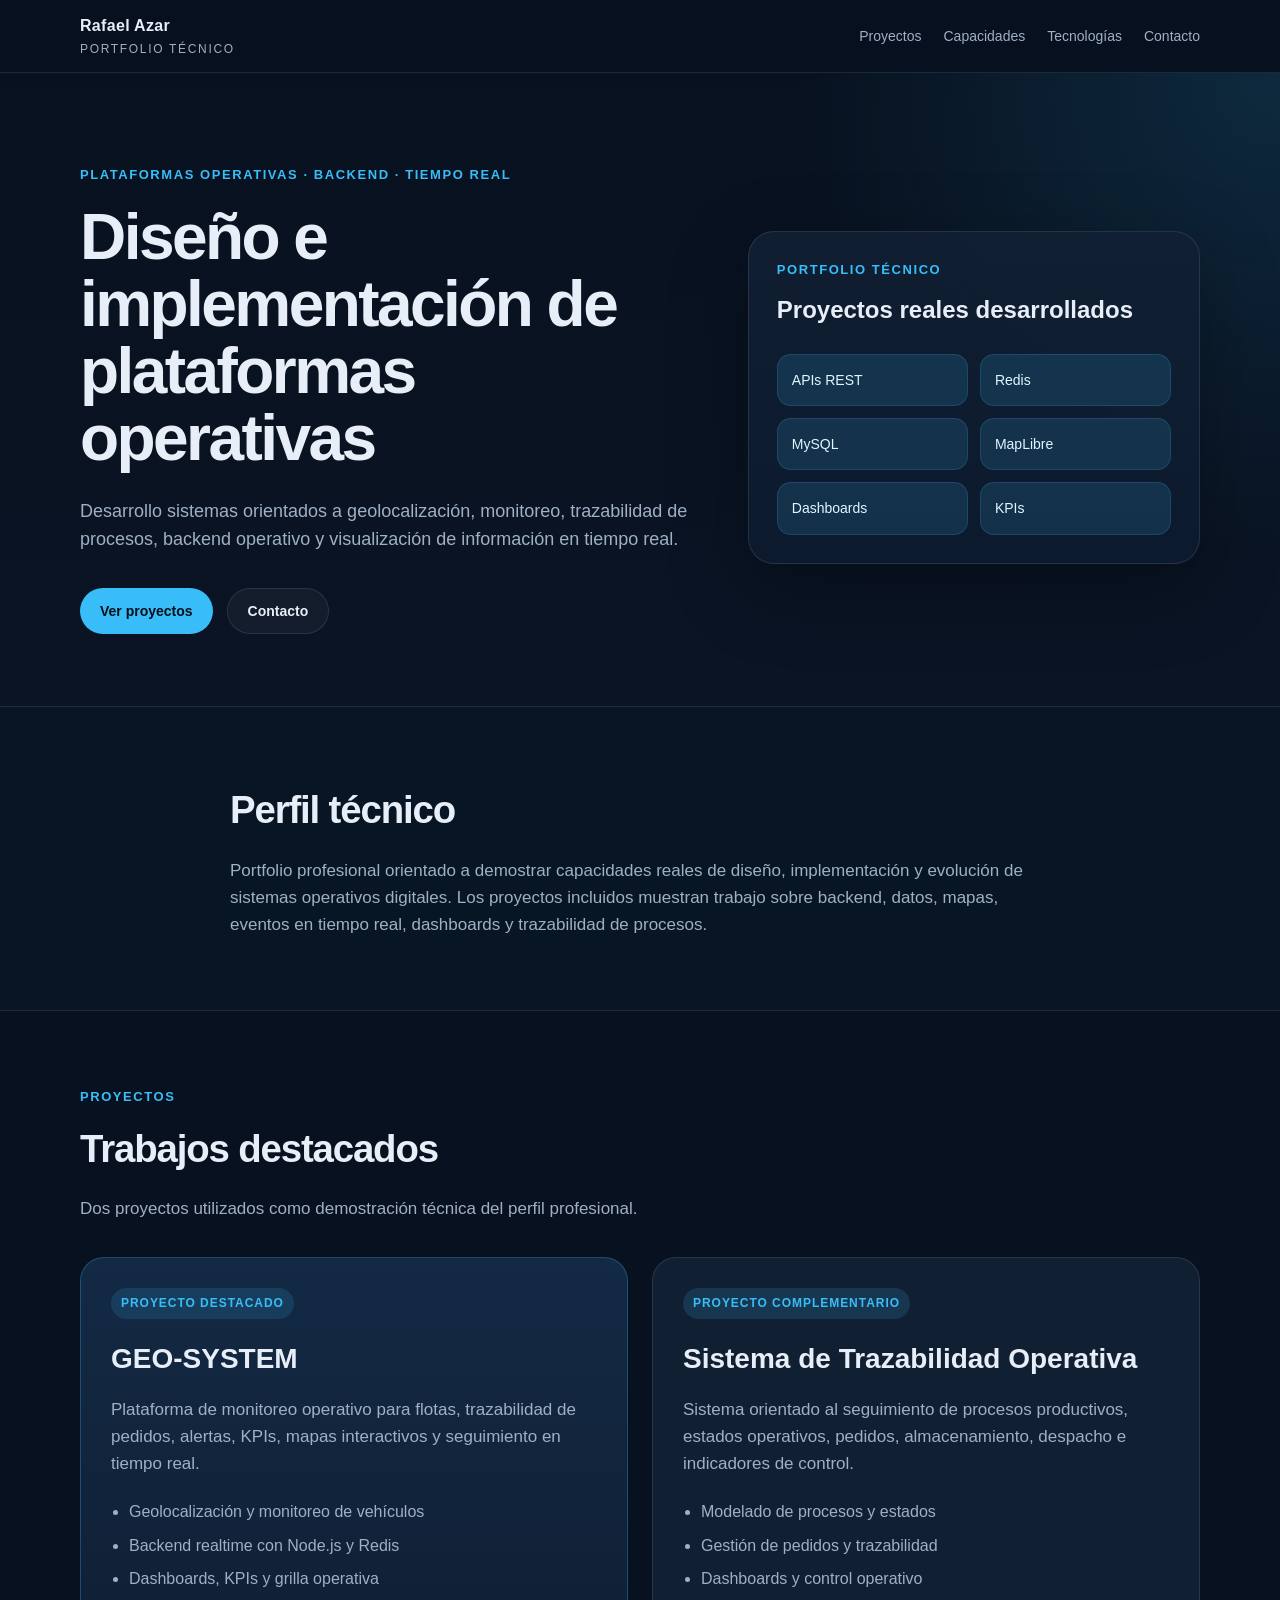
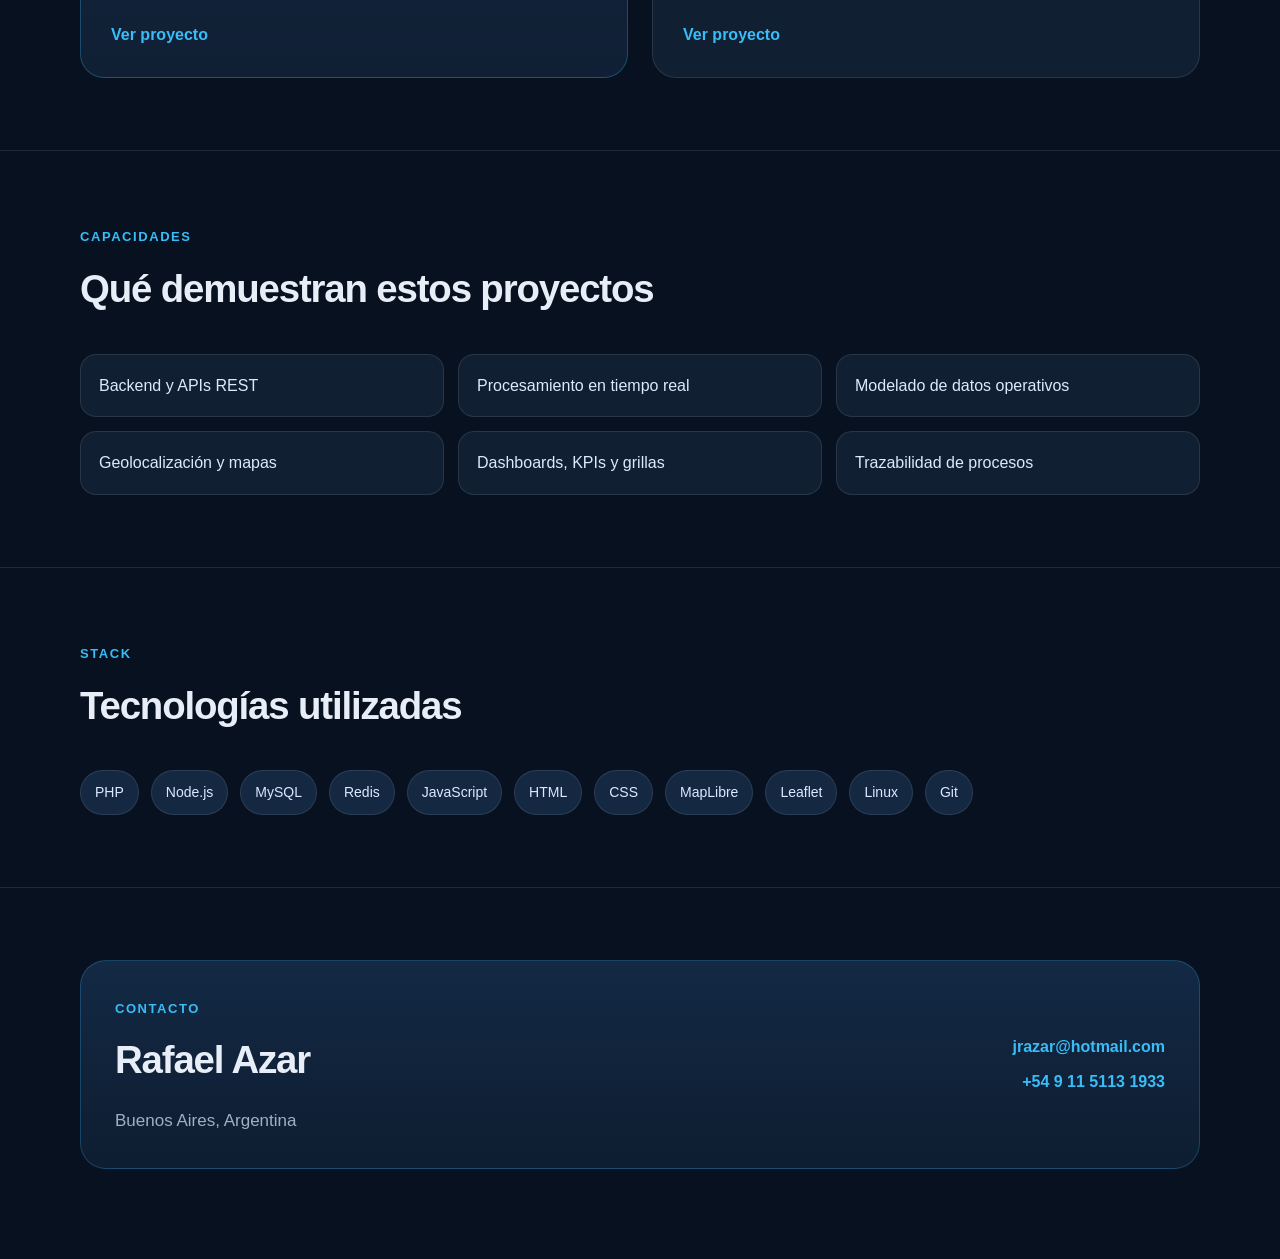
==== index.html @ 227b9384 "Crear portfolio tecnico inicial" ====
<!DOCTYPE html>
<html lang="es">
<head>
  <meta charset="UTF-8" />
  <meta name="viewport" content="width=device-width, initial-scale=1.0" />

  <title>Rafael Azar | Portfolio Técnico</title>

  <link rel="stylesheet" href="assets/css/portfolio.css" />
</head>
<body>

  <header class="site-header">
    <div class="container header-inner">
      <div class="brand">
        <strong>Rafael Azar</strong>
        <span>Portfolio Técnico</span>
      </div>

      <nav class="main-nav">
        <a href="#proyectos">Proyectos</a>
        <a href="#capacidades">Capacidades</a>
        <a href="#tecnologias">Tecnologías</a>
        <a href="#contacto">Contacto</a>
      </nav>
    </div>
  </header>

  <main>

    <section class="hero">
      <div class="container hero-inner">
        <div class="hero-content">
          <span class="eyebrow">Plataformas Operativas · Backend · Tiempo Real</span>

          <h1>Diseño e implementación de plataformas operativas</h1>

          <p>
            Desarrollo sistemas orientados a geolocalización, monitoreo,
            trazabilidad de procesos, backend operativo y visualización de
            información en tiempo real.
          </p>

          <div class="hero-actions">
            <a href="#proyectos" class="btn btn-primary">Ver proyectos</a>
            <a href="#contacto" class="btn btn-secondary">Contacto</a>
          </div>
        </div>

        <div class="hero-panel">
          <div class="panel-label">Portfolio técnico</div>
          <div class="panel-title">Proyectos reales desarrollados</div>
          <div class="panel-grid">
            <span>APIs REST</span>
            <span>Redis</span>
            <span>MySQL</span>
            <span>MapLibre</span>
            <span>Dashboards</span>
            <span>KPIs</span>
          </div>
        </div>
      </div>
    </section>

    <section class="section intro-section">
      <div class="container narrow">
        <h2>Perfil técnico</h2>
        <p>
          Portfolio profesional orientado a demostrar capacidades reales de
          diseño, implementación y evolución de sistemas operativos digitales.
          Los proyectos incluidos muestran trabajo sobre backend, datos,
          mapas, eventos en tiempo real, dashboards y trazabilidad de procesos.
        </p>
      </div>
    </section>

    <section class="section" id="proyectos">
      <div class="container">
        <div class="section-heading">
          <span>Proyectos</span>
          <h2>Trabajos destacados</h2>
          <p>
            Dos proyectos utilizados como demostración técnica del perfil
            profesional.
          </p>
        </div>

        <div class="project-grid">

          <article class="project-card featured">
            <div class="project-tag">Proyecto destacado</div>
            <h3>GEO-SYSTEM</h3>
            <p>
              Plataforma de monitoreo operativo para flotas, trazabilidad de
              pedidos, alertas, KPIs, mapas interactivos y seguimiento en
              tiempo real.
            </p>

            <ul>
              <li>Geolocalización y monitoreo de vehículos</li>
              <li>Backend realtime con Node.js y Redis</li>
              <li>Dashboards, KPIs y grilla operativa</li>
            </ul>

            <a href="proyectos/geo-system/" class="project-link">Ver proyecto</a>
          </article>

          <article class="project-card">
            <div class="project-tag">Proyecto complementario</div>
            <h3>Sistema de Trazabilidad Operativa</h3>
            <p>
              Sistema orientado al seguimiento de procesos productivos,
              estados operativos, pedidos, almacenamiento, despacho e
              indicadores de control.
            </p>

            <ul>
              <li>Modelado de procesos y estados</li>
              <li>Gestión de pedidos y trazabilidad</li>
              <li>Dashboards y control operativo</li>
            </ul>

            <a href="proyectos/trazabilidad-operativa/" class="project-link">Ver proyecto</a>
          </article>

        </div>
      </div>
    </section>

    <section class="section" id="capacidades">
      <div class="container">
        <div class="section-heading">
          <span>Capacidades</span>
          <h2>Qué demuestran estos proyectos</h2>
        </div>

        <div class="capabilities-grid">
          <div>Backend y APIs REST</div>
          <div>Procesamiento en tiempo real</div>
          <div>Modelado de datos operativos</div>
          <div>Geolocalización y mapas</div>
          <div>Dashboards, KPIs y grillas</div>
          <div>Trazabilidad de procesos</div>
        </div>
      </div>
    </section>

    <section class="section" id="tecnologias">
      <div class="container">
        <div class="section-heading">
          <span>Stack</span>
          <h2>Tecnologías utilizadas</h2>
        </div>

        <div class="tech-list">
          <span>PHP</span>
          <span>Node.js</span>
          <span>MySQL</span>
          <span>Redis</span>
          <span>JavaScript</span>
          <span>HTML</span>
          <span>CSS</span>
          <span>MapLibre</span>
          <span>Leaflet</span>
          <span>Linux</span>
          <span>Git</span>
        </div>
      </div>
    </section>

    <section class="section contact-section" id="contacto">
      <div class="container contact-box">
        <div>
          <span>Contacto</span>
          <h2>Rafael Azar</h2>
          <p>Buenos Aires, Argentina</p>
        </div>

        <div class="contact-links">
          <a href="mailto:jrazar@hotmail.com">jrazar@hotmail.com</a>
          <a href="tel:+5491151131933">+54 9 11 5113 1933</a>
        </div>
      </div>
    </section>

  </main>

</body>
</html>
---- assets/css/portfolio.css ----
* {
  box-sizing: border-box;
  margin: 0;
  padding: 0;
}

:root {
  --bg: #07111f;
  --bg-soft: #0d1b2e;
  --card: #111f33;
  --card-soft: #142842;
  --text: #e8eef7;
  --muted: #9fb0c4;
  --line: rgba(255, 255, 255, 0.1);
  --accent: #38bdf8;
  --accent-soft: rgba(56, 189, 248, 0.14);
}

body {
  font-family: Arial, Helvetica, sans-serif;
  background: var(--bg);
  color: var(--text);
  line-height: 1.6;
}

a {
  color: inherit;
  text-decoration: none;
}

.container {
  width: min(1120px, calc(100% - 40px));
  margin: 0 auto;
}

.narrow {
  max-width: 820px;
}

/* HEADER */

.site-header {
  position: sticky;
  top: 0;
  z-index: 10;
  background: rgba(7, 17, 31, 0.88);
  border-bottom: 1px solid var(--line);
  backdrop-filter: blur(14px);
}

.header-inner {
  min-height: 72px;
  display: flex;
  align-items: center;
  justify-content: space-between;
  gap: 24px;
}

.brand {
  display: flex;
  flex-direction: column;
  gap: 2px;
}

.brand strong {
  font-size: 16px;
  letter-spacing: 0.02em;
}

.brand span {
  font-size: 12px;
  color: var(--muted);
  text-transform: uppercase;
  letter-spacing: 0.14em;
}

.main-nav {
  display: flex;
  align-items: center;
  gap: 22px;
  font-size: 14px;
  color: var(--muted);
}

.main-nav a:hover {
  color: var(--text);
}

/* HERO */

.hero {
  padding: 88px 0 72px;
  background:
    radial-gradient(circle at top right, rgba(56, 189, 248, 0.14), transparent 34%),
    linear-gradient(180deg, #07111f 0%, #0a1424 100%);
}

.hero-inner {
  display: grid;
  grid-template-columns: 1.15fr 0.85fr;
  gap: 56px;
  align-items: center;
}

.eyebrow {
  display: inline-block;
  margin-bottom: 18px;
  color: var(--accent);
  font-size: 13px;
  font-weight: 700;
  letter-spacing: 0.12em;
  text-transform: uppercase;
}

.hero h1 {
  max-width: 720px;
  font-size: clamp(38px, 5vw, 64px);
  line-height: 1.05;
  letter-spacing: -0.04em;
  margin-bottom: 24px;
}

.hero p {
  max-width: 660px;
  color: var(--muted);
  font-size: 18px;
}

.hero-actions {
  display: flex;
  gap: 14px;
  margin-top: 34px;
}

.btn {
  display: inline-flex;
  align-items: center;
  justify-content: center;
  min-height: 46px;
  padding: 0 20px;
  border-radius: 999px;
  font-size: 14px;
  font-weight: 700;
}

.btn-primary {
  background: var(--accent);
  color: #03101c;
}

.btn-secondary {
  border: 1px solid var(--line);
  color: var(--text);
  background: rgba(255, 255, 255, 0.04);
}

.hero-panel {
  border: 1px solid var(--line);
  background: linear-gradient(180deg, rgba(17, 31, 51, 0.96), rgba(13, 27, 46, 0.96));
  border-radius: 26px;
  padding: 28px;
  box-shadow: 0 24px 80px rgba(0, 0, 0, 0.28);
}

.panel-label {
  color: var(--accent);
  font-size: 13px;
  font-weight: 700;
  text-transform: uppercase;
  letter-spacing: 0.12em;
  margin-bottom: 10px;
}

.panel-title {
  font-size: 24px;
  font-weight: 800;
  margin-bottom: 24px;
}

.panel-grid {
  display: grid;
  grid-template-columns: repeat(2, 1fr);
  gap: 12px;
}

.panel-grid span {
  padding: 14px;
  border-radius: 14px;
  background: var(--accent-soft);
  border: 1px solid rgba(56, 189, 248, 0.18);
  color: #dff6ff;
  font-size: 14px;
}

/* SECTIONS */

.section {
  padding: 72px 0;
  border-top: 1px solid var(--line);
}

.intro-section {
  background: #081525;
}

.section h2 {
  font-size: clamp(28px, 3vw, 40px);
  letter-spacing: -0.03em;
  margin-bottom: 16px;
}

.section p {
  color: var(--muted);
  font-size: 17px;
}

.section-heading {
  max-width: 760px;
  margin-bottom: 34px;
}

.section-heading span,
.contact-box span {
  display: inline-block;
  color: var(--accent);
  font-size: 13px;
  font-weight: 700;
  letter-spacing: 0.12em;
  text-transform: uppercase;
  margin-bottom: 10px;
}

/* PROJECTS */

.project-grid {
  display: grid;
  grid-template-columns: repeat(2, 1fr);
  gap: 24px;
}

.project-card {
  padding: 30px;
  border-radius: 24px;
  background: var(--card);
  border: 1px solid var(--line);
}

.project-card.featured {
  background: linear-gradient(180deg, #132944, #101f34);
  border-color: rgba(56, 189, 248, 0.28);
}

.project-tag {
  display: inline-flex;
  margin-bottom: 18px;
  padding: 6px 10px;
  border-radius: 999px;
  background: var(--accent-soft);
  color: var(--accent);
  font-size: 12px;
  font-weight: 700;
  text-transform: uppercase;
  letter-spacing: 0.08em;
}

.project-card h3 {
  font-size: 28px;
  margin-bottom: 14px;
}

.project-card ul {
  margin: 22px 0;
  padding-left: 18px;
  color: var(--muted);
}

.project-card li {
  margin-bottom: 8px;
}

.project-link {
  display: inline-flex;
  margin-top: 8px;
  color: var(--accent);
  font-weight: 800;
}

/* CAPABILITIES */

.capabilities-grid {
  display: grid;
  grid-template-columns: repeat(3, 1fr);
  gap: 14px;
}

.capabilities-grid div {
  padding: 18px;
  border-radius: 16px;
  background: var(--card);
  border: 1px solid var(--line);
  color: #dbeafe;
}

/* TECH */

.tech-list {
  display: flex;
  flex-wrap: wrap;
  gap: 12px;
}

.tech-list span {
  padding: 10px 14px;
  border-radius: 999px;
  background: var(--card-soft);
  border: 1px solid var(--line);
  color: #dbeafe;
  font-size: 14px;
}

/* CONTACT */

.contact-section {
  padding-bottom: 90px;
}

.contact-box {
  display: flex;
  justify-content: space-between;
  gap: 28px;
  padding: 34px;
  border-radius: 26px;
  background: linear-gradient(180deg, #132944, #0e1d31);
  border: 1px solid rgba(56, 189, 248, 0.24);
}

.contact-links {
  display: flex;
  flex-direction: column;
  gap: 10px;
  align-items: flex-end;
  justify-content: center;
}

.contact-links a {
  color: var(--accent);
  font-weight: 700;
}

/* RESPONSIVE */

@media (max-width: 860px) {
  .header-inner,
  .contact-box {
    flex-direction: column;
    align-items: flex-start;
  }

  .main-nav {
    flex-wrap: wrap;
  }

  .hero-inner,
  .project-grid {
    grid-template-columns: 1fr;
  }

  .capabilities-grid {
    grid-template-columns: repeat(2, 1fr);
  }

  .contact-links {
    align-items: flex-start;
  }
}

@media (max-width: 560px) {
  .container {
    width: min(100% - 28px, 1120px);
  }

  .hero {
    padding-top: 58px;
  }

  .hero-actions {
    flex-direction: column;
  }

  .capabilities-grid,
  .panel-grid {
    grid-template-columns: 1fr;
  }
}

/* ARCHITECTURE FLOW */

.architecture-flow {
  display: grid;
  grid-template-columns: 1fr;
  gap: 12px;
  margin-top: 22px;
}

.architecture-flow div {
  padding: 16px 18px;
  border-radius: 16px;
  background: rgba(56, 189, 248, 0.1);
  border: 1px solid rgba(56, 189, 248, 0.22);
  color: #e8f7ff;
  font-weight: 700;
  text-align: center;
}

.architecture-flow span {
  color: var(--accent);
  font-size: 22px;
  font-weight: 800;
  text-align: center;
  line-height: 1;
}

/* VIDEO BLOCKS */

.video-card video {
  width: 100%;
  margin-top: 18px;
  border-radius: 18px;
  border: 1px solid var(--line);
  background: #000;
  display: block;
}

.video-grid {
  display: grid;
  grid-template-columns: 1fr;
  gap: 24px;
}

.video-card video {
  max-width: 700px;
  margin-left: auto;
  margin-right: auto;
}
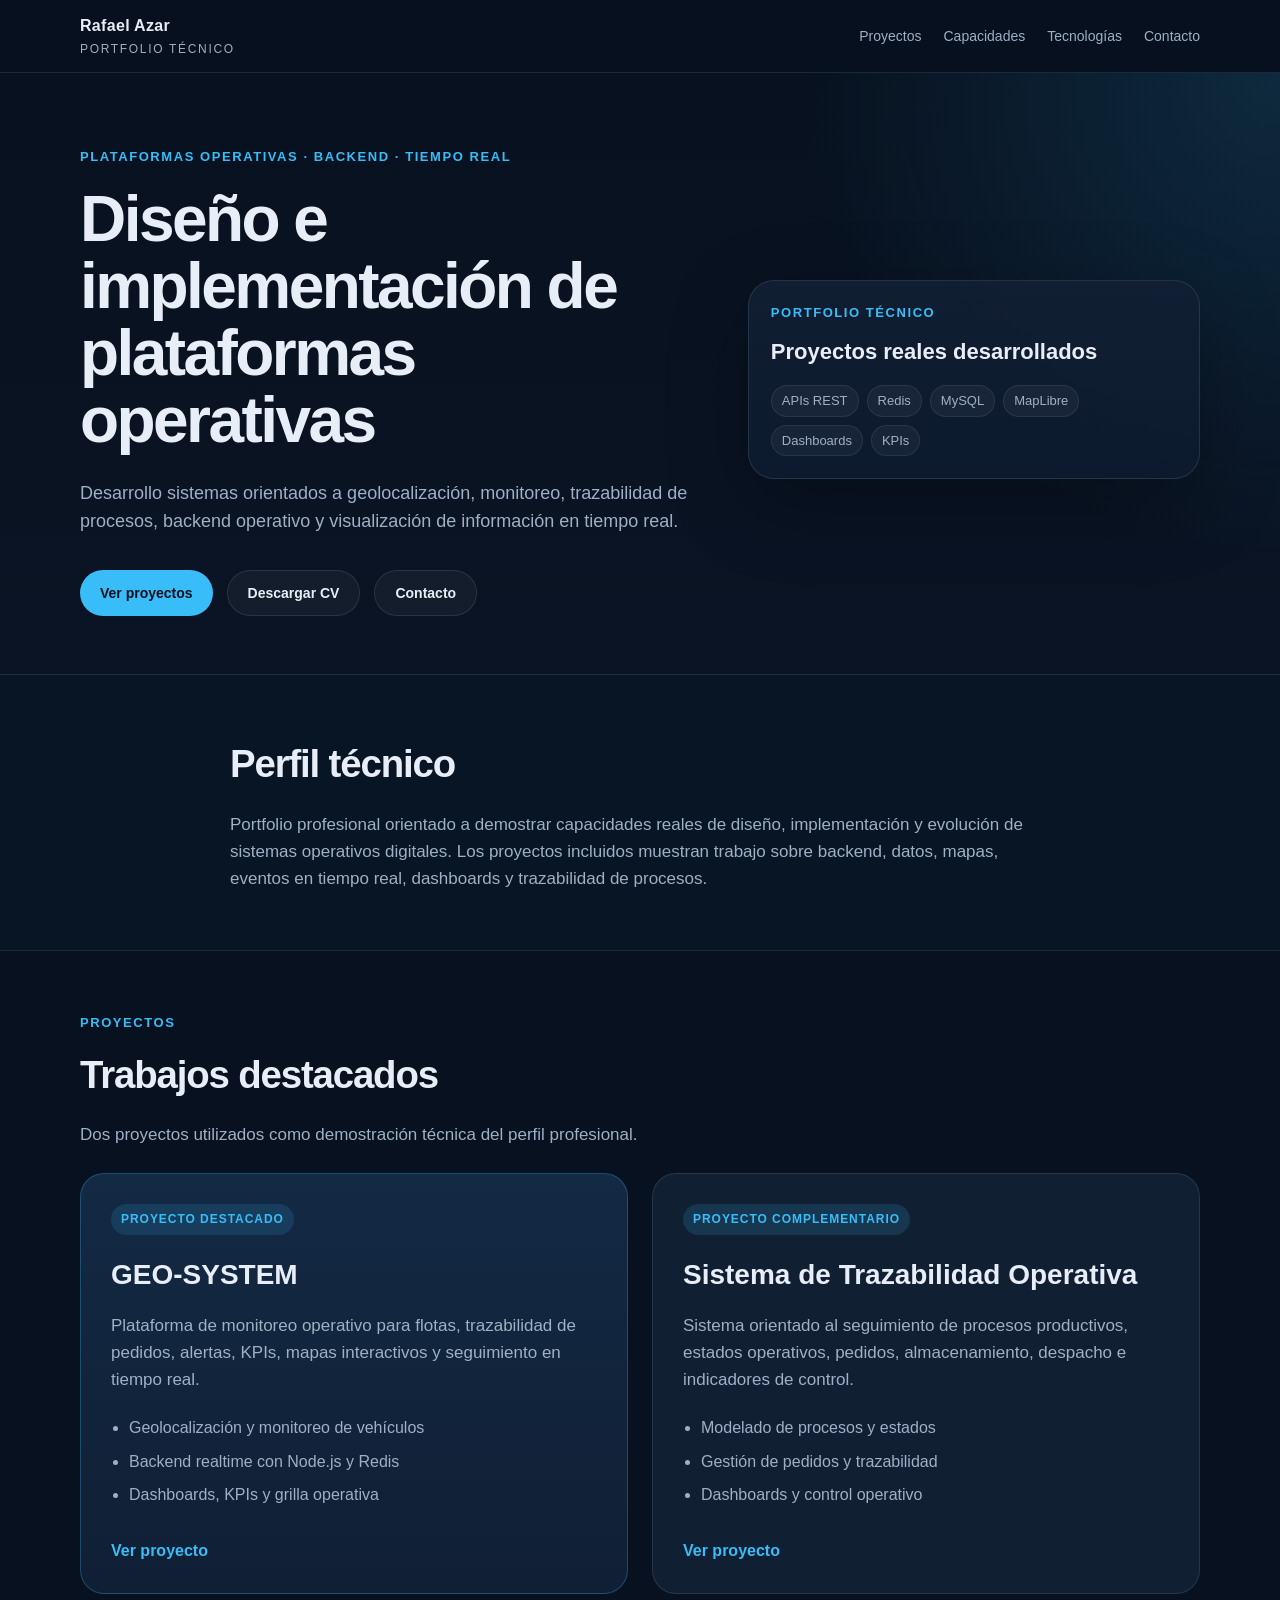
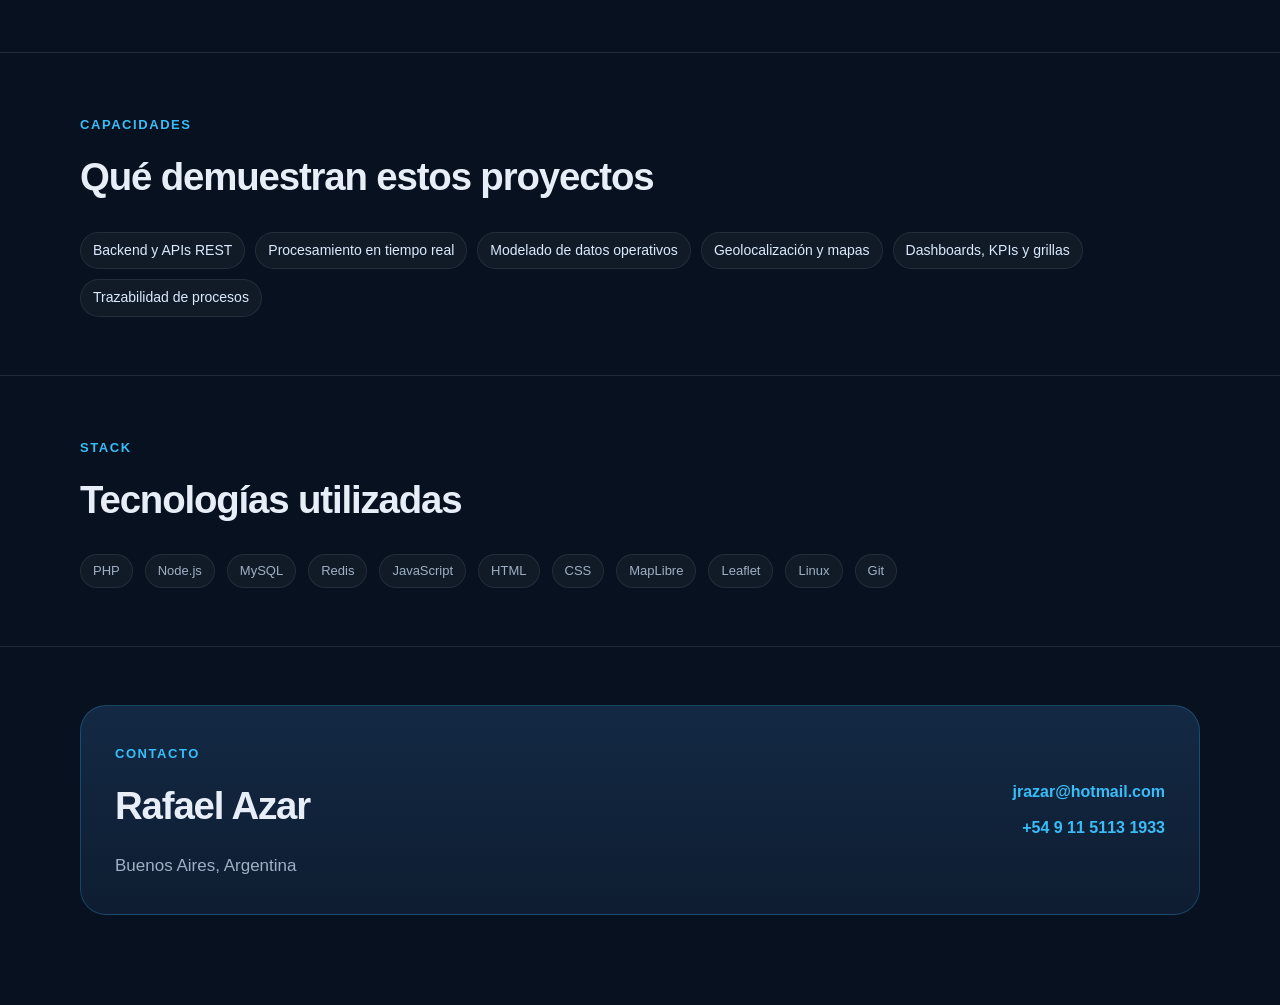
==== commit 8e2e2891: "Agregar CV descargable al portfolio" ====
--- a/index.html
+++ b/index.html
@@ -43,6 +43,7 @@
 
           <div class="hero-actions">
             <a href="#proyectos" class="btn btn-primary">Ver proyectos</a>
+            <a href="assets/docs/CV_Rafael_Azar.pdf" class="btn btn-secondary" target="_blank">Descargar CV</a>
             <a href="#contacto" class="btn btn-secondary">Contacto</a>
           </div>
         </div>
--- a/assets/css/portfolio.css
+++ b/assets/css/portfolio.css
@@ -1,3 +1,13 @@
+/* =========================================================
+   PORTFOLIO CSS
+   Sitio portfolio técnico / proyectos
+   ========================================================= */
+
+
+/* =========================================================
+   1) RESET / VARIABLES / BASE
+   ========================================================= */
+
 * {
   box-sizing: border-box;
   margin: 0;
@@ -28,6 +38,11 @@
   text-decoration: none;
 }
 
+
+/* =========================================================
+   2) LAYOUT GENERAL
+   ========================================================= */
+
 .container {
   width: min(1120px, calc(100% - 40px));
   margin: 0 auto;
@@ -37,7 +52,10 @@
   max-width: 820px;
 }
 
-/* HEADER */
+
+/* =========================================================
+   3) HEADER / NAVEGACIÓN
+   ========================================================= */
 
 .site-header {
   position: sticky;
@@ -86,10 +104,13 @@
   color: var(--text);
 }
 
-/* HERO */
+
+/* =========================================================
+   4) HERO
+   ========================================================= */
 
 .hero {
-  padding: 88px 0 72px;
+  padding: 70px 0 58px;
   background:
     radial-gradient(circle at top right, rgba(56, 189, 248, 0.14), transparent 34%),
     linear-gradient(180deg, #07111f 0%, #0a1424 100%);
@@ -131,6 +152,11 @@
   gap: 14px;
   margin-top: 34px;
 }
+
+
+/* =========================================================
+   5) BOTONES
+   ========================================================= */
 
 .btn {
   display: inline-flex;
@@ -154,11 +180,16 @@
   background: rgba(255, 255, 255, 0.04);
 }
 
+
+/* =========================================================
+   6) PANEL HERO
+   ========================================================= */
+
 .hero-panel {
   border: 1px solid var(--line);
   background: linear-gradient(180deg, rgba(17, 31, 51, 0.96), rgba(13, 27, 46, 0.96));
   border-radius: 26px;
-  padding: 28px;
+  padding: 22px;
   box-shadow: 0 24px 80px rgba(0, 0, 0, 0.28);
 }
 
@@ -172,30 +203,34 @@
 }
 
 .panel-title {
-  font-size: 24px;
+  font-size: 22px;
   font-weight: 800;
-  margin-bottom: 24px;
+  margin-bottom: 16px;
 }
 
 .panel-grid {
-  display: grid;
-  grid-template-columns: repeat(2, 1fr);
-  gap: 12px;
+  display: flex;
+  flex-wrap: wrap;
+  gap: 8px;
 }
 
 .panel-grid span {
-  padding: 14px;
-  border-radius: 14px;
-  background: var(--accent-soft);
-  border: 1px solid rgba(56, 189, 248, 0.18);
-  color: #dff6ff;
-  font-size: 14px;
-}
-
-/* SECTIONS */
+  padding: 7px 10px;
+  border-radius: 999px;
+  background: rgba(255, 255, 255, 0.045);
+  border: 1px solid rgba(255, 255, 255, 0.08);
+  color: var(--muted);
+  font-size: 13px;
+  line-height: 1.2;
+}
+
+
+/* =========================================================
+   7) SECCIONES / TÍTULOS
+   ========================================================= */
 
 .section {
-  padding: 72px 0;
+  padding: 58px 0;
   border-top: 1px solid var(--line);
 }
 
@@ -216,7 +251,7 @@
 
 .section-heading {
   max-width: 760px;
-  margin-bottom: 34px;
+  margin-bottom: 24px;
 }
 
 .section-heading span,
@@ -230,7 +265,10 @@
   margin-bottom: 10px;
 }
 
-/* PROJECTS */
+
+/* =========================================================
+   8) CARDS DE PROYECTOS
+   ========================================================= */
 
 .project-grid {
   display: grid;
@@ -285,40 +323,169 @@
   font-weight: 800;
 }
 
-/* CAPABILITIES */
+
+/* =========================================================
+   9) CHIPS / CAPACIDADES / STACK
+   ========================================================= */
+
+.capabilities-grid,
+.tech-list {
+  display: flex;
+  flex-wrap: wrap;
+}
 
 .capabilities-grid {
-  display: grid;
-  grid-template-columns: repeat(3, 1fr);
-  gap: 14px;
+  gap: 10px;
+}
+
+.tech-list {
+  gap: 12px;
+}
+
+.capabilities-grid div,
+.tech-list span {
+  border-radius: 999px;
+  background: rgba(255, 255, 255, 0.045);
+  border: 1px solid rgba(255, 255, 255, 0.08);
+  line-height: 1.25;
 }
 
 .capabilities-grid div {
-  padding: 18px;
-  border-radius: 16px;
-  background: var(--card);
-  border: 1px solid var(--line);
-  color: #dbeafe;
-}
-
-/* TECH */
-
-.tech-list {
-  display: flex;
-  flex-wrap: wrap;
-  gap: 12px;
-}
-
-.tech-list span {
-  padding: 10px 14px;
-  border-radius: 999px;
-  background: var(--card-soft);
-  border: 1px solid var(--line);
+  padding: 9px 12px;
   color: #dbeafe;
   font-size: 14px;
 }
 
-/* CONTACT */
+.tech-list span {
+  padding: 8px 12px;
+  color: var(--muted);
+  font-size: 13px;
+}
+
+
+/* =========================================================
+   10) FLUJO DE ARQUITECTURA
+   ========================================================= */
+
+.architecture-flow {
+  display: flex;
+  flex-wrap: wrap;
+  align-items: center;
+  gap: 8px;
+  margin-top: 18px;
+}
+
+.architecture-flow div {
+  padding: 8px 12px;
+  border-radius: 999px;
+  background: rgba(255, 255, 255, 0.045);
+  border: 1px solid rgba(255, 255, 255, 0.08);
+  color: #dbeafe;
+  font-size: 13px;
+  font-weight: 600;
+  line-height: 1.2;
+}
+
+.architecture-flow span {
+  color: var(--accent);
+  font-size: 15px;
+  font-weight: 700;
+  line-height: 1;
+  opacity: 0.75;
+}
+
+
+/* =========================================================
+   11) VIDEOS / DEMOS
+   ========================================================= */
+
+.video-grid {
+  display: grid;
+  grid-template-columns: 1fr;
+  gap: 24px;
+}
+
+.video-card video {
+  width: 100%;
+  max-width: 700px;
+  margin: 18px auto 0;
+  border-radius: 18px;
+  border: 1px solid var(--line);
+  background: #000;
+  display: block;
+}
+
+
+/* =========================================================
+   12) EVENTOS / INCIDENCIAS DE VIDEOS
+   ========================================================= */
+
+.event-list {
+  margin-top: 22px;
+  padding-top: 20px;
+  border-top: 1px solid var(--line);
+}
+
+.event-list h4 {
+  margin-bottom: 16px;
+  font-size: 18px;
+  color: var(--text);
+}
+
+.event-item {
+  padding: 16px;
+  border-radius: 16px;
+  background: rgba(255, 255, 255, 0.035);
+  border: 1px solid var(--line);
+  margin-bottom: 12px;
+}
+
+.event-item strong {
+  display: block;
+  margin-bottom: 8px;
+  color: var(--accent);
+  font-size: 14px;
+}
+
+.event-item p {
+  font-size: 15px;
+  color: var(--muted);
+}
+
+.event-summary {
+  margin: 0;
+  font-size: 0.9rem;
+  line-height: 1.5;
+  opacity: 0.85;
+}
+
+
+/* =========================================================
+   13) IMÁGENES PNG / MINIATURAS
+   ========================================================= */
+
+.image-demo-stack {
+  display: flex;
+  gap: 12px;
+  flex-wrap: wrap;
+}
+
+.demo-thumb {
+  width: 180px;
+  height: auto;
+  border-radius: 8px;
+  cursor: pointer;
+  opacity: 0.9;
+}
+
+.demo-thumb:hover {
+  opacity: 1;
+}
+
+
+/* =========================================================
+   14) CONTACTO
+   ========================================================= */
 
 .contact-section {
   padding-bottom: 90px;
@@ -347,7 +514,10 @@
   font-weight: 700;
 }
 
-/* RESPONSIVE */
+
+/* =========================================================
+   15) RESPONSIVE
+   ========================================================= */
 
 @media (max-width: 860px) {
   .header-inner,
@@ -365,10 +535,6 @@
     grid-template-columns: 1fr;
   }
 
-  .capabilities-grid {
-    grid-template-columns: repeat(2, 1fr);
-  }
-
   .contact-links {
     align-items: flex-start;
   }
@@ -392,54 +558,3 @@
     grid-template-columns: 1fr;
   }
 }
-
-/* ARCHITECTURE FLOW */
-
-.architecture-flow {
-  display: grid;
-  grid-template-columns: 1fr;
-  gap: 12px;
-  margin-top: 22px;
-}
-
-.architecture-flow div {
-  padding: 16px 18px;
-  border-radius: 16px;
-  background: rgba(56, 189, 248, 0.1);
-  border: 1px solid rgba(56, 189, 248, 0.22);
-  color: #e8f7ff;
-  font-weight: 700;
-  text-align: center;
-}
-
-.architecture-flow span {
-  color: var(--accent);
-  font-size: 22px;
-  font-weight: 800;
-  text-align: center;
-  line-height: 1;
-}
-
-/* VIDEO BLOCKS */
-
-.video-card video {
-  width: 100%;
-  margin-top: 18px;
-  border-radius: 18px;
-  border: 1px solid var(--line);
-  background: #000;
-  display: block;
-}
-
-.video-grid {
-  display: grid;
-  grid-template-columns: 1fr;
-  gap: 24px;
-}
-
-.video-card video {
-  max-width: 700px;
-  margin-left: auto;
-  margin-right: auto;
-}
-
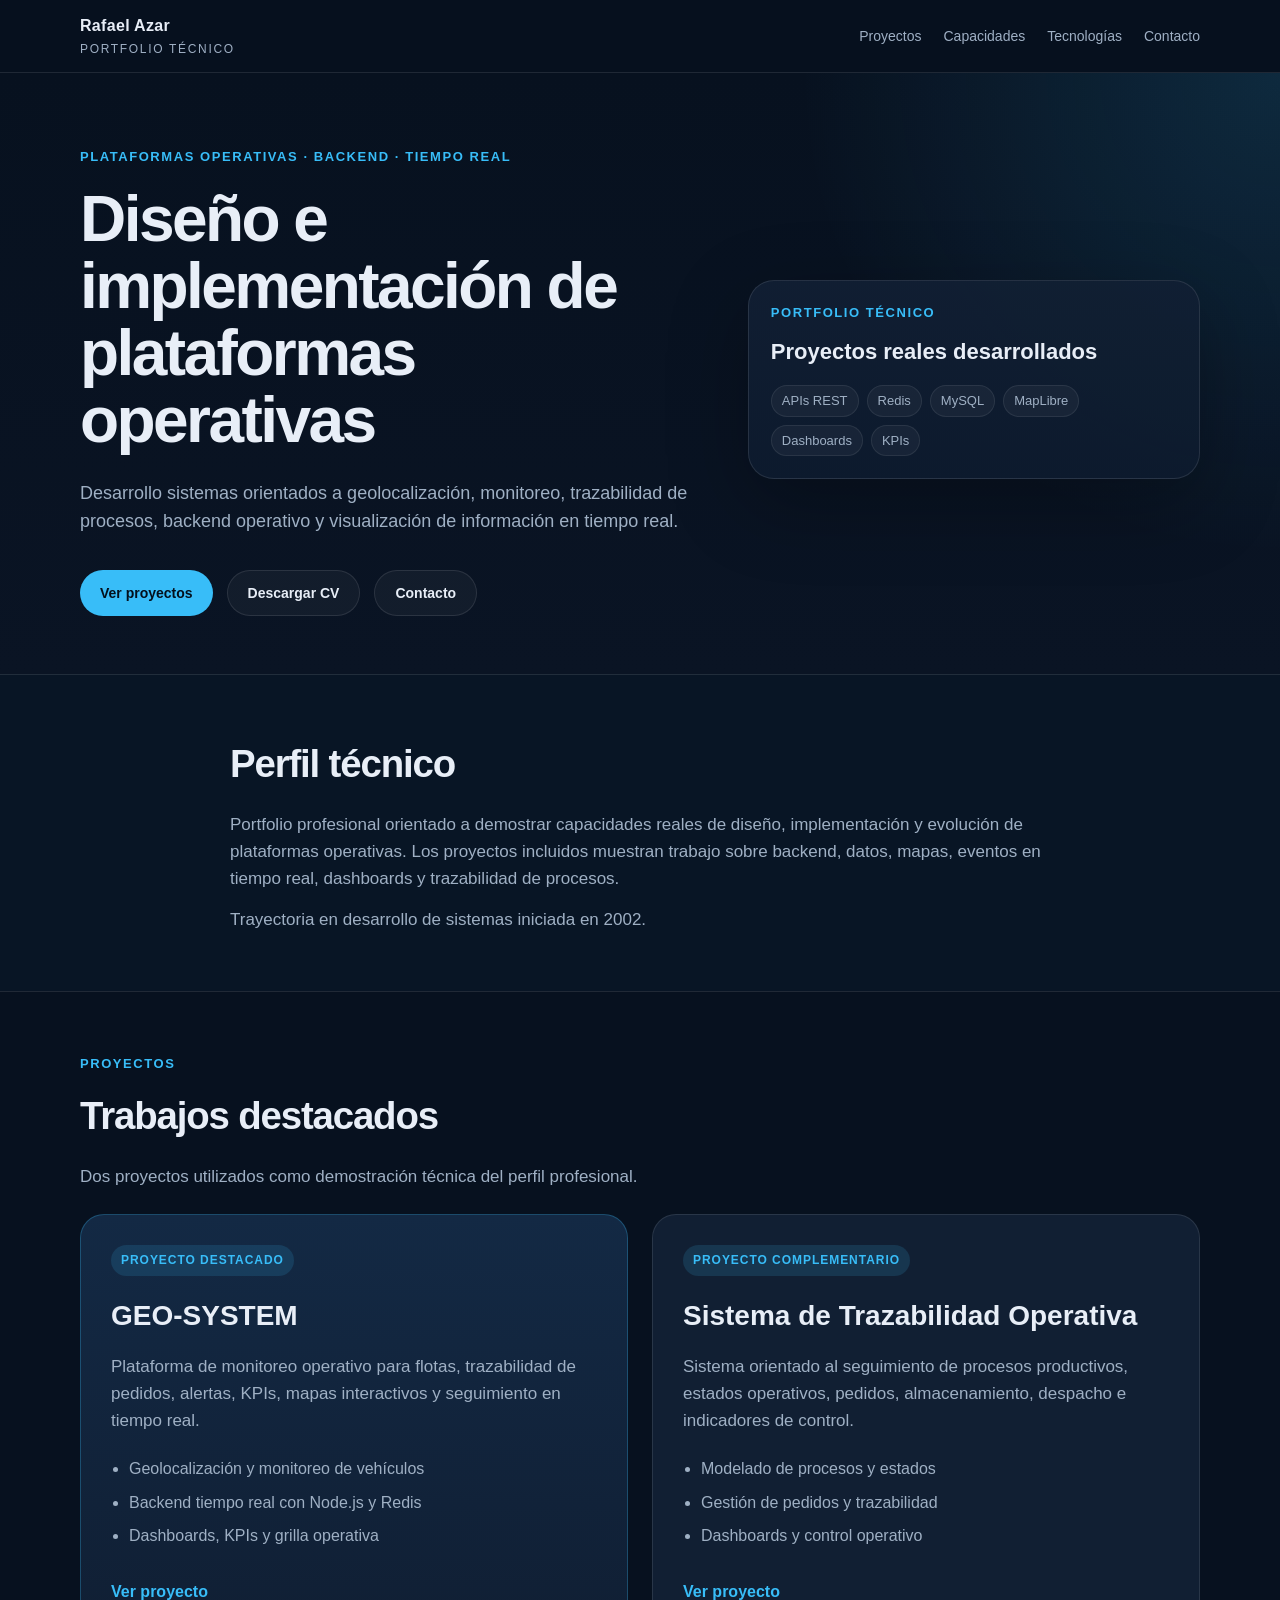
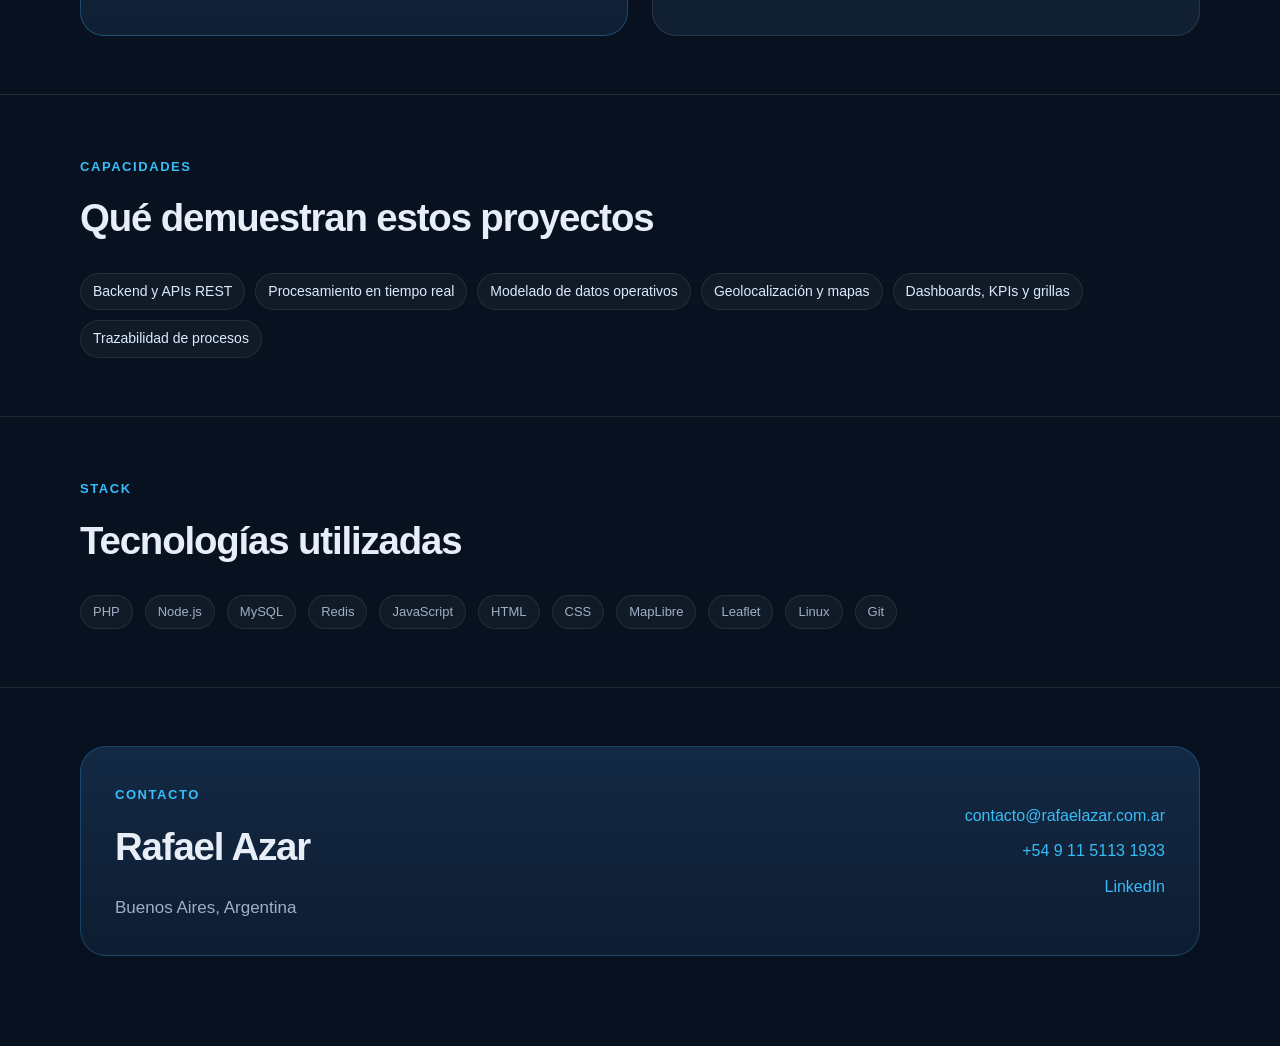
==== commit 58762a58: "Actualiza portfolio, CV y multimedia de GEO-SYSTEM" ====
--- a/index.html
+++ b/index.html
@@ -43,7 +43,7 @@
 
           <div class="hero-actions">
             <a href="#proyectos" class="btn btn-primary">Ver proyectos</a>
-            <a href="assets/docs/CV_Rafael_Azar.pdf" class="btn btn-secondary" target="_blank">Descargar CV</a>
+            <a href="assets/docs/cv/CV_Rafael_Azar.pdf" class="btn btn-secondary" target="_blank">Descargar CV</a>
             <a href="#contacto" class="btn btn-secondary">Contacto</a>
           </div>
         </div>
@@ -68,9 +68,12 @@
         <h2>Perfil técnico</h2>
         <p>
           Portfolio profesional orientado a demostrar capacidades reales de
-          diseño, implementación y evolución de sistemas operativos digitales.
+          diseño, implementación y evolución de plataformas operativas.
           Los proyectos incluidos muestran trabajo sobre backend, datos,
           mapas, eventos en tiempo real, dashboards y trazabilidad de procesos.
+        </p>
+        <p class="trayectoria">
+          Trayectoria en desarrollo de sistemas iniciada en 2002.
         </p>
       </div>
     </section>
@@ -99,7 +102,7 @@
 
             <ul>
               <li>Geolocalización y monitoreo de vehículos</li>
-              <li>Backend realtime con Node.js y Redis</li>
+              <li>Backend tiempo real con Node.js y Redis</li>
               <li>Dashboards, KPIs y grilla operativa</li>
             </ul>
 
@@ -178,8 +181,9 @@
         </div>
 
         <div class="contact-links">
-          <a href="mailto:jrazar@hotmail.com">jrazar@hotmail.com</a>
-          <a href="tel:+5491151131933">+54 9 11 5113 1933</a>
+          <a href="mailto:contacto@rafaelazar.com.ar">contacto@rafaelazar.com.ar</a>
+          <a href="tel:+5491151131933">+54 9 11 5113 1933</a>          
+          <a href="https://www.linkedin.com/in/rafael-azar/" target="_blank" rel="noopener noreferrer">LinkedIn</a>
         </div>
       </div>
     </section>
--- a/assets/css/portfolio.css
+++ b/assets/css/portfolio.css
@@ -238,6 +238,10 @@
   background: #081525;
 }
 
+.trayectoria {
+  margin-top: 14px;
+}
+
 .section h2 {
   font-size: clamp(28px, 3vw, 40px);
   letter-spacing: -0.03em;
@@ -470,9 +474,28 @@
   flex-wrap: wrap;
 }
 
+.image-demo-item {
+  flex: 1 1 0;
+  min-width: 280px;
+}
+
+.image-demo-item p {
+  min-height: 6.4em;
+}
+
+.image-demo-item a {
+  display: flex;
+  width: 100%;
+  aspect-ratio: 16 / 9;
+  margin-top: 18px;
+  align-items: center;
+  justify-content: center;
+}
+
 .demo-thumb {
-  width: 180px;
-  height: auto;
+  width: 100%;
+  height: 100%;
+  object-fit: contain;
   border-radius: 8px;
   cursor: pointer;
   opacity: 0.9;
@@ -511,7 +534,7 @@
 
 .contact-links a {
   color: var(--accent);
-  font-weight: 700;
+  font-weight: 400;
 }
 
 
